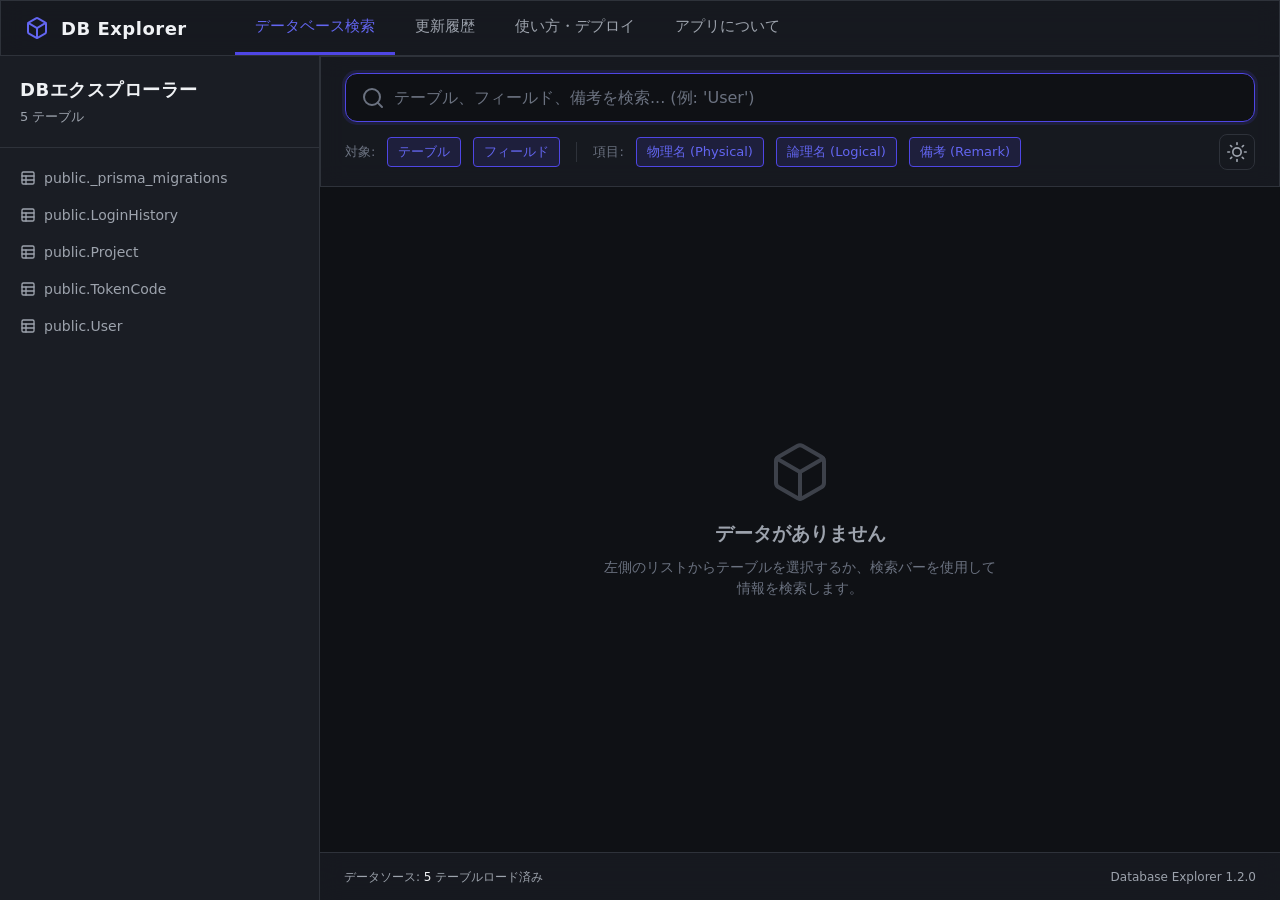
==== index.html @ 0a0573df "Initial commit for Oracle Explorer tool" ====
<!DOCTYPE html>
<html lang="ja">
<head>
    <meta charset="UTF-8">
    <meta name="viewport" content="width=device-width, initial-scale=1.0">
    <title>データベース詳細検索 - Antigravity</title>
    <link rel="stylesheet" href="style.css">
</head>
<body class="dark-mode">
    
    <!-- Global Navigation -->
    <nav class="global-nav glass-panel">
        <div class="nav-brand" id="navBrandLogo" style="cursor: pointer;" title="ホームに戻る">
            <svg xmlns="http://www.w3.org/2000/svg" width="24" height="24" viewBox="0 0 24 24" fill="none" stroke="currentColor" stroke-width="2" stroke-linecap="round" stroke-linejoin="round" class="brand-icon"><path d="M21 16V8a2 2 0 0 0-1-1.73l-7-4a2 2 0 0 0-2 0l-7 4A2 2 0 0 0 3 8v8a2 2 0 0 0 1 1.73l7 4a2 2 0 0 0 2 0l7-4A2 2 0 0 0 21 16z"></path><polyline points="3.27 6.96 12 12.01 20.73 6.96"></polyline><line x1="12" y1="22.08" x2="12" y2="12"></line></svg>
            <span>DB Explorer</span>
        </div>
        <div class="nav-links">
            <button class="nav-tab active" data-target="view-search">データベース検索</button>
            <button class="nav-tab" data-target="view-history">更新履歴</button>
            <button class="nav-tab" data-target="view-docs">使い方・デプロイ</button>
            <button class="nav-tab" data-target="view-about">アプリについて</button>
        </div>
    </nav>

    <div class="app-container">
        <!-- Sidebar: Tree View -->
        <aside class="sidebar">
            <div class="sidebar-header">
                <h2>DBエクスプローラー</h2>
                <div class="db-stats" id="dbStats">0 テーブル</div>
            </div>
            
            <div class="tree-container" id="treeView">
                <!-- Tree items will be dynamically injected here -->
            </div>
            
            <!-- Sidebar Pagination -->
            <div class="sidebar-pagination" id="treePagination">
                <button class="page-btn" id="prevPageBtn" disabled>
                    <svg xmlns="http://www.w3.org/2000/svg" width="16" height="16" viewBox="0 0 24 24" fill="none" stroke="currentColor" stroke-width="2" stroke-linecap="round" stroke-linejoin="round"><polyline points="15 18 9 12 15 6"></polyline></svg>
                </button>
                <span id="pageInfo">1 / 1</span>
                <button class="page-btn" id="nextPageBtn" disabled>
                    <svg xmlns="http://www.w3.org/2000/svg" width="16" height="16" viewBox="0 0 24 24" fill="none" stroke="currentColor" stroke-width="2" stroke-linecap="round" stroke-linejoin="round"><polyline points="9 18 15 12 9 6"></polyline></svg>
                </button>
            </div>
        </aside>

        <!-- Main Content -->
        <main class="main-content">
            
            <!-- ====== VIEW: SEARCH ====== -->
            <div id="view-search" class="view-section active">
                <!-- Search Header - Fixed -->
                <header class="search-header glass-panel">
                    <div class="header-top-row">
                        <div class="search-wrapper">
                            <svg class="search-icon" xmlns="http://www.w3.org/2000/svg" width="24" height="24" viewBox="0 0 24 24" fill="none" stroke="currentColor" stroke-width="2" stroke-linecap="round" stroke-linejoin="round"><circle cx="11" cy="11" r="8"></circle><line x1="21" y1="21" x2="16.65" y2="16.65"></line></svg>
                            <input type="text" id="searchInput" placeholder="テーブル、フィールド、備考を検索... (例: 'User')" autocomplete="off" autofocus>
                            <button id="clearSearchBtn" class="clear-btn" style="display: none;">
                                <svg xmlns="http://www.w3.org/2000/svg" width="20" height="20" viewBox="0 0 24 24" fill="none" stroke="currentColor" stroke-width="2" stroke-linecap="round" stroke-linejoin="round"><line x1="18" y1="6" x2="6" y2="18"></line><line x1="6" y1="6" x2="18" y2="18"></line></svg>
                            </button>
                        </div>
                    </div>
                    
                    <div class="header-bottom-row">
                        <div class="filter-section">
                            <div class="filter-group">
                                <span class="filter-label">対象:</span>
                                <label class="checkbox-label">
                                    <input type="checkbox" id="chkTable" checked>
                                    <span class="checkbox-custom">テーブル</span>
                                </label>
                                <label class="checkbox-label">
                                    <input type="checkbox" id="chkField" checked>
                                    <span class="checkbox-custom">フィールド</span>
                                </label>
                            </div>
                            <div class="filter-group delimiter"></div>
                            <div class="filter-group">
                                <span class="filter-label">項目:</span>
                                <label class="checkbox-label">
                                    <input type="checkbox" id="chkPhysical" checked>
                                    <span class="checkbox-custom">物理名 (Physical)</span>
                                </label>
                                <label class="checkbox-label">
                                    <input type="checkbox" id="chkLogical" checked>
                                    <span class="checkbox-custom">論理名 (Logical)</span>
                                </label>
                                <label class="checkbox-label">
                                    <input type="checkbox" id="chkRemark" checked>
                                    <span class="checkbox-custom">備考 (Remark)</span>
                                </label>
                            </div>
                        </div>
                        
                        <!-- Theme Toggle -->
                        <button class="theme-toggle" id="themeToggleBtn" title="テーマ切り替え">
                            <svg class="sun-icon" xmlns="http://www.w3.org/2000/svg" width="20" height="20" viewBox="0 0 24 24" fill="none" stroke="currentColor" stroke-width="2" stroke-linecap="round" stroke-linejoin="round"><circle cx="12" cy="12" r="5"></circle><line x1="12" y1="1" x2="12" y2="3"></line><line x1="12" y1="21" x2="12" y2="23"></line><line x1="4.22" y1="4.22" x2="5.64" y2="5.64"></line><line x1="18.36" y1="18.36" x2="19.78" y2="19.78"></line><line x1="1" y1="12" x2="3" y2="12"></line><line x1="21" y1="12" x2="23" y2="12"></line><line x1="4.22" y1="19.78" x2="5.64" y2="18.36"></line><line x1="18.36" y1="5.64" x2="19.78" y2="4.22"></line></svg>
                            <svg class="moon-icon" xmlns="http://www.w3.org/2000/svg" width="20" height="20" viewBox="0 0 24 24" fill="none" stroke="currentColor" stroke-width="2" stroke-linecap="round" stroke-linejoin="round"><path d="M21 12.79A9 9 0 1 1 11.21 3 7 7 0 0 0 21 12.79z"></path></svg>
                        </button>
                    </div>
                </header>

                <div class="content-scroll">
                    <div class="empty-state" id="emptyState">
                        <svg xmlns="http://www.w3.org/2000/svg" width="64" height="64" viewBox="0 0 24 24" fill="none" stroke="currentColor" stroke-width="1.5" stroke-linecap="round" stroke-linejoin="round"><path d="M21 16V8a2 2 0 0 0-1-1.73l-7-4a2 2 0 0 0-2 0l-7 4A2 2 0 0 0 3 8v8a2 2 0 0 0 1 1.73l7 4a2 2 0 0 0 2 0l7-4A2 2 0 0 0 21 16z"></path><polyline points="3.27 6.96 12 12.01 20.73 6.96"></polyline><line x1="12" y1="22.08" x2="12" y2="12"></line></svg>
                        <h3>データがありません</h3>
                        <p>左側のリストからテーブルを選択するか、検索バーを使用して情報を検索します。</p>
                    </div>

                    <div id="tableView" style="display: none;">
                        <div class="table-header">
                            <h1 id="tvTitle">Table Name</h1>
                            <p class="table-meta" id="tvLogicalName">Logical Name</p>
                        </div>
                        
                        <div class="data-table-container glass-panel">
                            <table class="data-table">
                                <thead>
                                    <tr>
                                        <th width="40">No.</th>
                                        <th>物理名 (Physical)</th>
                                        <th>論理名 (Logical)</th>
                                        <th width="180">データ型 (Type)</th>
                                        <th width="100">必須</th>
                                        <th width="100">デフォルト</th>
                                        <th>備考 (Remark)</th>
                                    </tr>
                                </thead>
                                <tbody id="tvBody"></tbody>
                            </table>
                        </div>
                    </div>

                    <div id="searchResults" style="display: none;">
                        <h2 class="results-title"><span id="searchKw" class="highlight-kw"></span> の検索結果 (<span id="searchCount">0</span>件)</h2>
                        <div class="results-list" id="srList"></div>
                    </div>
                </div>
            </div>

            <!-- ====== VIEW: HISTORY ====== -->
            <div id="view-history" class="view-section" style="display: none;">
                <div class="static-page-header">
                    <h1>更新履歴 (History)</h1>
                    <p>システムの変更履歴と新機能について</p>
                </div>
                <div class="content-scroll page-content">
                    <div class="data-table-container glass-panel">
                        <table class="data-table">
                            <thead>
                                <tr>
                                    <th width="120">バージョン</th>
                                    <th width="150">更新日</th>
                                    <th>更新内容</th>
                                </tr>
                            </thead>
                            <tbody>
                                <tr>
                                    <td><span class="badge">v1.2.0</span></td>
                                    <td>2026-04-16</td>
                                    <td>
                                        <ul style="padding-left: 20px; margin: 0;">
                                            <li>グローバルナビゲーションメニューの追加 (検索、更新履歴、アプリについて)。</li>
                                            <li>完全な日本語化対応。</li>
                                            <li>検索フィルタのUIをチェックボックス制に改修し、物理名・論理名などを細かく絞り込めるように強化。</li>
                                            <li>builder.htmlを導入し、完全ブラウザ内での <code>data.txt</code> 出力機能を追加。</li>
                                        </ul>
                                    </td>
                                </tr>
                                <tr>
                                    <td><span class="badge">v1.1.0</span></td>
                                    <td>2026-04-16</td>
                                    <td>
                                        <ul style="padding-left: 20px; margin: 0;">
                                            <li>ダークモードとライトモードの切り替え機能を追加（設定はブラウザに保存されます）。</li>
                                            <li>テーブル一覧（サイドバー）のページネーション機能を実装（1ページあたり30件までに最適化）。</li>
                                            <li>ヘッダーとフッターのレイアウトを固定化し、スクロール時の視認性を向上。</li>
                                        </ul>
                                    </td>
                                </tr>
                                <tr>
                                    <td><span class="badge">v1.0.0</span></td>
                                    <td>2026-04-16</td>
                                    <td>
                                        <ul style="padding-left: 20px; margin: 0;">
                                            <li>Pure HTML/JS/CSS による超高速ローカルデータベースエクスプローラーを初期リリース。</li>
                                            <li>リアルタイムのフルテキスト検索機能・ハイライト機能を追加。</li>
                                            <li>200個以上の大量テーブルの快適な表示と絞り込みに対応開始。</li>
                                        </ul>
                                    </td>
                                </tr>
                            </tbody>
                        </table>
                    </div>
                </div>
            </div>

            <!-- ====== VIEW: DOCS ====== -->
            <div id="view-docs" class="view-section" style="display: none;">
                <div class="static-page-header">
                    <h1>使い方・デプロイ (Manual & Deploy)</h1>
                    <p>データ更新ツール (builder.html) の手順と IIS (Internet Information Services) へのデプロイ方法</p>
                </div>
                <div class="content-scroll page-content">
                    
                    <div class="about-card glass-panel" style="margin-bottom: 24px;">
                        <h2>1. データ更新手順 (builder.html の使い方)</h2>
                        <p>テーブル構造に変更があった場合、Pythonを使わず、ブラウザのみで最新の辞書データ (data.txt) に更新する手順です。</p>
                        
                        <ul class="feature-list" style="margin-top: 16px;">
                            <li>
                                <div class="f-icon" style="color: var(--accent-hover);">1</div>
                                <div><strong>HTMLのエクスポート:</strong> DBツール (A5:M2など) を使い、最新のテーブル定義書HTMLを出力し、このフォルダ内の <code>tables</code> フォルダの中に保存（上書き）します。</div>
                            </li>
                            <li>
                                <div class="f-icon" style="color: var(--accent-hover);">2</div>
                                <div><strong>builder.html を開く:</strong> このフォルダにある <code>builder.html</code> をダブルクリックしてブラウザで開きます。</div>
                            </li>
                            <li>
                                <div class="f-icon" style="color: var(--accent-hover);">3</div>
                                <div><strong>フォルダを選択:</strong> 画面中央のアップロード枠をクリックし、ダイアログから <code>tables</code> フォルダを選択します。（「アップロードしますか？」の警告には「はい」を選びます）。</div>
                            </li>
                            <li>
                                <div class="f-icon" style="color: var(--accent-hover);">4</div>
                                <div><strong>自動ダウンロード:</strong> ブラウザが1秒以内で全解析を行い、自動的に新しい <code>data.txt</code> ファイルをダウンロードします。</div>
                            </li>
                            <li>
                                <div class="f-icon" style="color: var(--accent-hover);">5</div>
                                <div><strong>上書き適用:</strong> ダウンロードした最新の <code>data.txt</code> を、このフォルダにコピーして古いファイルを「上書き（Replace）」してください。その後、index.htmlを再読み込み (F5) すると最新のDBが反映されます。</div>
                            </li>
                        </ul>
                    </div>
                    
                    <div class="about-card glass-panel">
                        <h2>2. IIS へのデプロイ (サーバー公開) 手順</h2>
                        <p>組織内の既存 Windows Server (IIS) を活用して、チームの全員がブラウザからこのツールにアクセスできるようにする設定手順です。</p>
                        
                        <ul class="feature-list" style="margin-top: 16px;">
                            <li>
                                <div class="f-icon" style="color: #10b981;">1</div>
                                <div><strong>フォルダの配置:</strong> この <code>search-database</code> フォルダ全体を、サーバー内の適切な場所 (例: <code>C:\inetpub\wwwroot\search-database</code>) にコピーします。</div>
                            </li>
                            <li>
                                <div class="f-icon" style="color: #10b981;">2</div>
                                <div><strong>IISマネージャーの起動:</strong> Windows Server で <code>inetmgr</code> (インターネット インフォメーション サービス (IIS) マネージャー) を起動します。</div>
                            </li>
                            <li>
                                <div class="f-icon" style="color: #10b981;">3</div>
                                <div><strong>Webサイト/アプリケーションの追加:</strong>
                                 左のツリーから [サイト] を右クリックし、[Web サイトの追加] または既存サイト内に [アプリケーションの追加] を選びます。<br>
                                 ・エイリアス名/サイト名: 例 <code>db-explorer</code><br>
                                 ・物理パス: ステップ1で配置したコピー先フォルダを指定します。
                                </div>
                            </li>
                            <li>
                                <div class="f-icon" style="color: #10b981;">4</div>
                                <div><strong>既定のドキュメント (Default Document) の確認:</strong>
                                 IISの設定で「既定のドキュメント」を開き、<code>index.html</code> (リネーム済みの検索トップページ) がリストの上位にあるか確認します。
                                </div>
                            </li>
                            <li>
                                <div class="f-icon" style="color: #10b981;">5</div>
                                <div><strong>MIME タイプ (MIME Types) の確認:</strong>
                                 IISに <code>.txt</code> 拡張子が設定されているか確認します。<br>
                                 ・拡張子: <code>.txt</code><br>
                                 ・MIME の種類: <code>text/plain</code><br>
                                 <em>※ デフォルトで登録されていますが、万が一除外されていると data.txt がロードエラーになります。</em>
                                </div>
                            </li>
                            <li>
                                <div class="f-icon" style="color: #10b981;">6</div>
                                <div><strong>接続テスト:</strong>
                                 サーバーへのローカルネットワーク内でブラウザを開き、<code>http://(サーバーのIP)>または設定したドメイン/</code> へアクセスし、ツールが表示されて全検索が高速動作すれば成功です。
                                </div>
                            </li>
                        </ul>
                    </div>

                </div>
            </div>

            <!-- ====== VIEW: ABOUT ====== -->
            <div id="view-about" class="view-section" style="display: none;">
                <div class="static-page-header">
                    <h1>アプリについて (About)</h1>
                    <p>データベース開発者のための高速テーブル辞書ツール</p>
                </div>
                <div class="content-scroll page-content">
                    <div class="about-card glass-panel">
                        <h2>アプリの概要</h2>
                        <p>本ツールは、HTMLで書き出されたデータベース設計図（テーブル定義書）を束ね、超高速で必要なフィールドやテーブル構造へアクセスするために開発された、<strong>100% オフライン動作</strong> のSPA（シングルページアプリケーション）です。</p>
                        <p>セキュリティの高い業務環境で利用されることを想定し、外部ライブラリ（React, jQuery等）や外部フォントを一切ロードせず、ローカルのネイティブな実行スピードを最大限に引き出す設計となっています。</p>
                        
                        <h2 style="margin-top: 32px;">主な目的・機能</h2>
                        <ul class="feature-list">
                            <li>
                                <div class="f-icon">⚡</div>
                                <div><strong>テーブル構造の迅速な検索:</strong> 200テーブル以上が含まれる大規模なDBでも、物理名・論理名・備考から一瞬で目的のテーブルを探し出せます。</div>
                            </li>
                            <li>
                                <div class="f-icon">🔍</div>
                                <div><strong>クロス・テーブル分析:</strong> 複数テーブルにまたがる同一・類似フィールド（例: createdAt, updatedBy などの共通カラム）を即座に特定し、命名規則の揺らぎを発見できます。</div>
                            </li>
                            <li>
                                <div class="f-icon">📏</div>
                                <div><strong>フィールド型やデータ長の確認:</strong> バックエンドやフロントエンドの開発中に「この変数の桁数はいくつか？」「必須（NOT NULL）かどうか？」を瞬時にチェックできます。</div>
                            </li>
                        </ul>

                        <hr class="divider">

                        <div class="author-info">
                            <h3>開発情報</h3>
                            <p><strong>作成・設計:</strong> Antigravity / PHAN HAI</p>
                            <p><strong>ライセンス:</strong> 内部利用向け専用設計</p>
                            <p style="font-size: 0.85rem; color: var(--text-muted); margin-top: 16px;">
                                ※ 新しい仕様書（テーブル情報）を取り込む場合は、同一ディレクトリにある <code>builder.html</code> をご利用ください。
                            </p>
                        </div>
                    </div>
                </div>
            </div>

            <!-- Footer - Fixed -->
            <footer class="app-footer glass-panel">
                <div class="footer-content">
                    <span>データソース: <strong id="footerDbCount">0</strong> テーブルロード済み</span>
                    <span>Database Explorer 1.2.0</span>
                </div>
            </footer>
        </main>
    </div>

    <!-- DB Schema Data -->
    <script src="data.txt"></script>
    <script src="app.js"></script>
</body>
</html>
---- style.css ----
/* Default Dark Mode Theme */
:root, .dark-mode {
    --bg-base: #0f1115;
    --bg-surface: #1a1d24;
    --bg-surface-hover: #242831;
    --bg-glass: rgba(26, 29, 36, 0.7);
    --border-color: #2e323a;
    --border-highlight: #464b56;
    
    --text-primary: #f0f2f5;
    --text-secondary: #9da3ad;
    --text-muted: #6b7280;
    
    --accent-color: #4f46e5;
    --accent-hover: #6366f1;
    --accent-light: rgba(79, 70, 229, 0.15);
    
    --highlight-bg: rgba(250, 204, 21, 0.2);
    --highlight-text: #fde047;
    
    --table-header-bg: rgba(0, 0, 0, 0.3);
    --table-hover-bg: rgba(255, 255, 255, 0.03);
    
    --font-sans: system-ui, -apple-system, BlinkMacSystemFont, 'Segoe UI', Roboto, Helvetica, Arial, sans-serif;
    --radius-md: 8px;
    --radius-lg: 12px;
    --transition: all 0.2s ease;
    --shadow-sm: 0 4px 6px -1px rgba(0, 0, 0, 0.1);
}

/* Light Mode Theme */
.light-mode {
    --bg-base: #f3f4f6;
    --bg-surface: #ffffff;
    --bg-surface-hover: #f9fafb;
    --bg-glass: rgba(255, 255, 255, 0.85);
    --border-color: #e5e7eb;
    --border-highlight: #d1d5db;
    
    --text-primary: #111827;
    --text-secondary: #4b5563;
    --text-muted: #9ca3af;
    
    --accent-color: #4f46e5;
    --accent-hover: #4338ca;
    --accent-light: rgba(79, 70, 229, 0.1);
    
    --highlight-bg: #fef08a;
    --highlight-text: #854d0e;
    
    --table-header-bg: #f9fafb;
    --table-hover-bg: rgba(0, 0, 0, 0.02);
    --shadow-sm: 0 4px 6px -1px rgba(0, 0, 0, 0.05);
}

* {
    margin: 0;
    padding: 0;
    box-sizing: border-box;
}

body {
    font-family: var(--font-sans);
    background-color: var(--bg-base);
    color: var(--text-primary);
    line-height: 1.5;
    overflow: hidden;
    transition: background-color 0.3s ease, color 0.3s ease;
    display: flex;
    flex-direction: column;
    height: 100vh;
}

/* Global Navigation */
.global-nav {
    display: flex;
    align-items: center;
    padding: 0 24px;
    height: 56px;
    border-bottom: 1px solid var(--border-color);
    z-index: 100;
}

.nav-brand {
    display: flex;
    align-items: center;
    gap: 12px;
    font-weight: 700;
    font-size: 1.125rem;
    letter-spacing: 0.5px;
    margin-right: 48px;
}

.brand-icon {
    color: var(--accent-hover);
}

.nav-links {
    display: flex;
    height: 100%;
}

.nav-tab {
    background: none;
    border: none;
    color: var(--text-secondary);
    font-family: inherit;
    font-size: 0.95rem;
    font-weight: 500;
    padding: 0 20px;
    height: 100%;
    cursor: pointer;
    border-bottom: 3px solid transparent;
    transition: var(--transition);
}

.nav-tab:hover {
    color: var(--text-primary);
    background-color: var(--bg-surface-hover);
}

.nav-tab.active {
    color: var(--accent-hover);
    border-bottom-color: var(--accent-color);
}

.app-container {
    display: flex;
    flex: 1;
    overflow: hidden;
    position: relative;
}

/* Glass Panel utility */
.glass-panel {
    background: var(--bg-glass);
    backdrop-filter: blur(12px);
    -webkit-backdrop-filter: blur(12px);
    border: 1px solid var(--border-color);
}

/* Highlight styling for search matches */
mark {
    background-color: var(--highlight-bg);
    color: var(--highlight-text);
    border-radius: 2px;
    padding: 0 2px;
    font-weight: 600;
}

/* Sidebar Tree */
.sidebar {
    width: 320px;
    background-color: var(--bg-surface);
    border-right: 1px solid var(--border-color);
    display: flex;
    flex-direction: column;
    z-index: 10;
    transition: background-color 0.3s ease;
}

.sidebar-header {
    padding: 20px;
    border-bottom: 1px solid var(--border-color);
}

.sidebar-header h2 {
    font-size: 1.125rem;
    font-weight: 600;
    letter-spacing: 0.5px;
    color: var(--text-primary);
}

.db-stats {
    font-size: 0.8125rem;
    color: var(--text-secondary);
    margin-top: 4px;
}

.tree-container {
    flex: 1;
    overflow-y: auto;
    padding: 12px 0;
}

.tree-container::-webkit-scrollbar,
.content-scroll::-webkit-scrollbar {
    width: 8px;
    height: 8px;
}
.tree-container::-webkit-scrollbar-track,
.content-scroll::-webkit-scrollbar-track {
    background: transparent;
}
.tree-container::-webkit-scrollbar-thumb,
.content-scroll::-webkit-scrollbar-thumb {
    background: var(--border-color);
    border-radius: 4px;
}
.tree-container::-webkit-scrollbar-thumb:hover,
.content-scroll::-webkit-scrollbar-thumb:hover {
    background: var(--border-highlight);
}

.tree-item {
    padding: 8px 20px;
    cursor: pointer;
    display: flex;
    align-items: center;
    gap: 8px;
    color: var(--text-secondary);
    font-size: 0.875rem;
    transition: var(--transition);
}

.tree-item:hover {
    background-color: var(--bg-surface-hover);
    color: var(--text-primary);
}

.tree-item.active {
    background-color: var(--accent-light);
    color: var(--accent-hover);
    border-right: 3px solid var(--accent-color);
}

.tree-item svg {
    flex-shrink: 0;
    color: inherit;
}

/* Sidebar Pagination */
.sidebar-pagination {
    display: flex;
    align-items: center;
    justify-content: space-between;
    padding: 12px 20px;
    border-top: 1px solid var(--border-color);
    background-color: var(--bg-surface);
}

.page-btn {
    background: none;
    border: 1px solid var(--border-color);
    color: var(--text-secondary);
    border-radius: 4px;
    width: 32px;
    height: 32px;
    display: flex;
    align-items: center;
    justify-content: center;
    cursor: pointer;
    transition: var(--transition);
}

.page-btn:hover:not(:disabled) {
    background-color: var(--bg-surface-hover);
    color: var(--text-primary);
    border-color: var(--border-highlight);
}

.page-btn:disabled {
    opacity: 0.3;
    cursor: not-allowed;
}

#pageInfo {
    font-size: 0.875rem;
    color: var(--text-secondary);
    font-weight: 500;
}

/* Main Content & Views */
.main-content {
    flex: 1;
    display: flex;
    flex-direction: column;
    min-width: 0;
    position: relative;
}

.view-section {
    display: none;
    flex-direction: column;
    height: 100%;
}

.view-section.active {
    display: flex;
}

/* Search Header */
.search-header {
    padding: 16px 24px;
    display: flex;
    flex-direction: column;
    gap: 12px;
    z-index: 20;
    border-bottom: 1px solid var(--border-color);
    position: sticky;
    top: 0;
}

.header-top-row {
    display: flex;
    align-items: center;
}

.search-wrapper {
    position: relative;
    display: flex;
    align-items: center;
    flex: 1;
}

.search-icon {
    position: absolute;
    left: 16px;
    color: var(--text-muted);
}

#searchInput {
    width: 100%;
    padding: 14px 16px 14px 48px;
    border-radius: var(--radius-lg);
    border: 1px solid var(--border-color);
    background-color: var(--bg-base);
    color: var(--text-primary);
    font-size: 1rem;
    font-family: inherit;
    transition: var(--transition);
    box-shadow: var(--shadow-sm);
}

#searchInput:focus {
    outline: none;
    border-color: var(--accent-color);
    box-shadow: 0 0 0 3px var(--accent-light);
}

#searchInput::placeholder {
    color: var(--text-muted);
}

.clear-btn {
    position: absolute;
    right: 16px;
    background: none;
    border: none;
    color: var(--text-muted);
    cursor: pointer;
    padding: 4px;
    display: flex;
    align-items: center;
    justify-content: center;
    border-radius: 4px;
}

.clear-btn:hover {
    color: var(--text-primary);
    background-color: var(--bg-surface-hover);
}

.header-bottom-row {
    display: flex;
    align-items: center;
    justify-content: space-between;
}

.filter-section {
    display: flex;
    align-items: center;
    gap: 16px;
    flex-wrap: wrap;
}

.filter-group {
    display: flex;
    align-items: center;
    gap: 12px;
}

.filter-group.delimiter {
    width: 1px;
    height: 20px;
    background-color: var(--border-color);
}

.filter-label {
    font-size: 0.8125rem;
    color: var(--text-muted);
    font-weight: 500;
}

.checkbox-label {
    display: flex;
    align-items: center;
    cursor: pointer;
    font-size: 0.8125rem;
    color: var(--text-secondary);
}

.checkbox-label input {
    display: none;
}

.checkbox-custom {
    padding: 4px 10px;
    border-radius: 4px;
    border: 1px solid var(--border-color);
    background-color: var(--bg-surface);
    transition: var(--transition);
}

.checkbox-label input:checked + .checkbox-custom {
    background-color: var(--accent-light);
    border-color: var(--accent-color);
    color: var(--accent-hover);
    font-weight: 500;
}


.theme-toggle {
    background: none;
    border: 1px solid var(--border-color);
    color: var(--text-secondary);
    border-radius: 8px;
    width: 36px;
    height: 36px;
    display: flex;
    align-items: center;
    justify-content: center;
    cursor: pointer;
    transition: var(--transition);
}

.theme-toggle:hover {
    background-color: var(--bg-surface-hover);
    color: var(--text-primary);
    border-color: var(--border-highlight);
}

.theme-toggle .moon-icon {
    display: none;
}

.light-mode .theme-toggle .moon-icon {
    display: block;
}

.light-mode .theme-toggle .sun-icon {
    display: none;
}


/* Content Scroll Area */
.content-scroll {
    flex: 1;
    overflow-y: auto;
    padding: 32px;
    position: relative;
    padding-bottom: 80px; /* Space for footer */
}

/* Empty State */
.empty-state {
    display: flex;
    flex-direction: column;
    align-items: center;
    justify-content: center;
    height: 100%;
    min-height: 400px;
    color: var(--text-muted);
    text-align: center;
}

.empty-state svg {
    margin-bottom: 16px;
    opacity: 0.5;
}

.empty-state h3 {
    margin-bottom: 8px;
    color: var(--text-secondary);
}

.empty-state p {
    max-width: 400px;
    font-size: 0.875rem;
}

/* Table View */
.table-header {
    margin-bottom: 24px;
}

.table-header h1 {
    font-size: 1.5rem;
    font-weight: 600;
    color: var(--text-primary);
}

.table-meta {
    color: var(--text-secondary);
    font-size: 0.875rem;
    margin-top: 4px;
}

.data-table-container {
    border-radius: var(--radius-lg);
    overflow: hidden;
    box-shadow: var(--shadow-sm);
}

.data-table {
    width: 100%;
    border-collapse: collapse;
    text-align: left;
}

.data-table th,
.data-table td {
    padding: 12px 16px;
    border-bottom: 1px solid var(--border-color);
}

.data-table th {
    background-color: var(--table-header-bg);
    font-weight: 500;
    font-size: 0.75rem;
    text-transform: uppercase;
    letter-spacing: 0.5px;
    color: var(--text-secondary);
    position: sticky;
    top: 0;
    z-index: 5;
}

.data-table tbody tr:hover {
    background-color: var(--table-hover-bg);
}

.data-table td {
    font-size: 0.875rem;
}

.td-mono {
    font-family: ui-monospace, SFMono-Regular, Menlo, Monaco, Consolas, "Liberation Mono", "Courier New", monospace;
    font-size: 0.8125rem;
    color: var(--accent-hover);
}

.badge {
    display: inline-block;
    padding: 2px 6px;
    border-radius: 4px;
    background: var(--bg-surface-hover);
    font-size: 0.75rem;
    font-weight: 500;
}

.dark-mode .badge.pk {
    background: rgba(234, 179, 8, 0.2);
    color: #fde047;
}

.light-mode .badge.pk {
    background: #fef08a;
    color: #854d0e;
}

.dark-mode .badge.not-null {
    background: rgba(239, 68, 68, 0.2);
    color: #fca5a5;
}

.light-mode .badge.not-null {
    background: #fecaca;
    color: #991b1b;
}

/* Search Results Cards */
.results-title {
    font-size: 1.125rem;
    font-weight: 500;
    margin-bottom: 20px;
    color: var(--text-secondary);
}

.highlight-kw {
    color: var(--text-primary);
    font-weight: 600;
}

.results-list {
    display: grid;
    gap: 16px;
}

.result-card {
    background-color: var(--bg-surface);
    border: 1px solid var(--border-color);
    border-radius: var(--radius-md);
    padding: 16px;
    transition: var(--transition);
    cursor: pointer;
    box-shadow: var(--shadow-sm);
}

.result-card:hover {
    border-color: var(--border-highlight);
    transform: translateY(-2px);
    box-shadow: 0 6px 16px rgba(0,0,0,0.1);
}

.result-card-header {
    display: flex;
    align-items: center;
    gap: 8px;
    margin-bottom: 12px;
}

.result-card-header svg {
    color: var(--accent-hover);
}

.result-card-title {
    font-weight: 600;
    font-size: 1rem;
}

.result-matches {
    display: flex;
    flex-direction: column;
    gap: 8px;
}

.match-row {
    background-color: var(--table-hover-bg);
    border-radius: 4px;
    padding: 8px 12px;
    font-size: 0.875rem;
    border-left: 2px solid var(--border-color);
}

.match-row-header {
    display: flex;
    gap: 12px;
    margin-bottom: 4px;
    font-size: 0.75rem;
    text-transform: uppercase;
    color: var(--text-secondary);
}

.match-row-content {
    display: flex;
    gap: 16px;
    flex-wrap: wrap;
}

/* Static Pages (About / History) */
.static-page-header {
    padding: 32px 32px 16px 32px;
    border-bottom: 1px solid var(--border-color);
}

.static-page-header h1 {
    font-size: 1.75rem;
    color: var(--text-primary);
    margin-bottom: 8px;
}

.static-page-header p {
    color: var(--text-secondary);
}

.page-content {
    padding-top: 24px;
}

.about-card {
    border-radius: var(--radius-lg);
    padding: 32px;
    box-shadow: var(--shadow-sm);
}

.about-card h2 {
    font-size: 1.25rem;
    margin-bottom: 16px;
    color: var(--text-primary);
    border-bottom: 1px solid var(--border-color);
    padding-bottom: 8px;
}

.about-card p {
    margin-bottom: 16px;
    font-size: 0.95rem;
    color: var(--text-secondary);
}

.feature-list {
    list-style: none;
    padding: 0;
    margin: 0;
    display: flex;
    flex-direction: column;
    gap: 16px;
}

.feature-list li {
    display: flex;
    gap: 16px;
    padding: 16px;
    background-color: var(--table-hover-bg);
    border-radius: var(--radius-md);
    border: 1px solid var(--border-color);
}

.f-icon {
    font-size: 1.5rem;
    flex-shrink: 0;
}

.divider {
    border: 0;
    height: 1px;
    background-color: var(--border-color);
    margin: 32px 0;
}

.author-info h3 {
    font-size: 1.125rem;
    margin-bottom: 12px;
}
.author-info p {
    margin-bottom: 8px;
}

/* Footer Section */
.app-footer {
    position: fixed;
    bottom: 0;
    right: 0;
    left: 320px; /* Offset by sidebar width */
    height: 48px;
    border-top: 1px solid var(--border-color);
    border-left: none;
    border-right: none;
    border-bottom: none;
    z-index: 20;
    display: flex;
    align-items: center;
    padding: 0 24px;
}

.footer-content {
    width: 100%;
    display: flex;
    justify-content: space-between;
    color: var(--text-secondary);
    font-size: 0.75rem;
}

.footer-content strong {
    color: var(--text-primary);
    font-weight: 500;
}
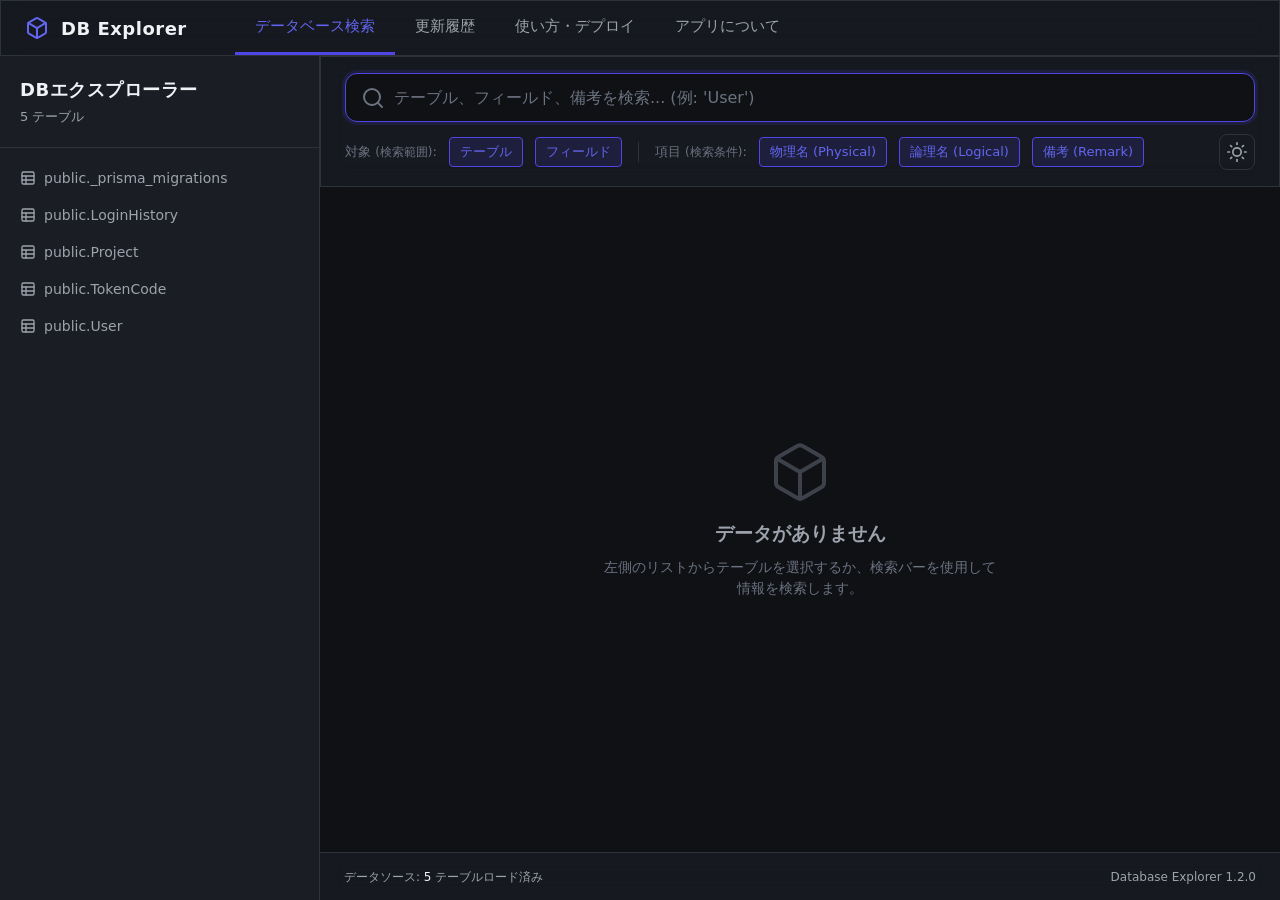
==== commit d7f6fe69: "UI: Add Japanese tooltips and subtitles to filter section for clarity" ====
--- a/index.html
+++ b/index.html
@@ -66,28 +66,28 @@
                     <div class="header-bottom-row">
                         <div class="filter-section">
                             <div class="filter-group">
-                                <span class="filter-label">対象:</span>
-                                <label class="checkbox-label">
+                                <span class="filter-label">対象 <small style="font-weight: normal; font-size: 0.75rem; color: var(--text-muted);">(検索範囲)</small>:</span>
+                                <label class="checkbox-label" title="テーブルそのものの名前（物理名・論理名）を検索対象にします">
                                     <input type="checkbox" id="chkTable" checked>
                                     <span class="checkbox-custom">テーブル</span>
                                 </label>
-                                <label class="checkbox-label">
+                                <label class="checkbox-label" title="テーブル内にある各列（フィールド）の名前や備考を検索対象にします">
                                     <input type="checkbox" id="chkField" checked>
                                     <span class="checkbox-custom">フィールド</span>
                                 </label>
                             </div>
                             <div class="filter-group delimiter"></div>
                             <div class="filter-group">
-                                <span class="filter-label">項目:</span>
-                                <label class="checkbox-label">
+                                <span class="filter-label">項目 <small style="font-weight: normal; font-size: 0.75rem; color: var(--text-muted);">(検索条件)</small>:</span>
+                                <label class="checkbox-label" title="データベース上の実際の列名・テーブル名 (例: user_id)">
                                     <input type="checkbox" id="chkPhysical" checked>
                                     <span class="checkbox-custom">物理名 (Physical)</span>
                                 </label>
-                                <label class="checkbox-label">
+                                <label class="checkbox-label" title="設計書上の日本語名 (例: ユーザーID)">
                                     <input type="checkbox" id="chkLogical" checked>
                                     <span class="checkbox-custom">論理名 (Logical)</span>
                                 </label>
-                                <label class="checkbox-label">
+                                <label class="checkbox-label" title="備考欄に記載されている説明文">
                                     <input type="checkbox" id="chkRemark" checked>
                                     <span class="checkbox-custom">備考 (Remark)</span>
                                 </label>
